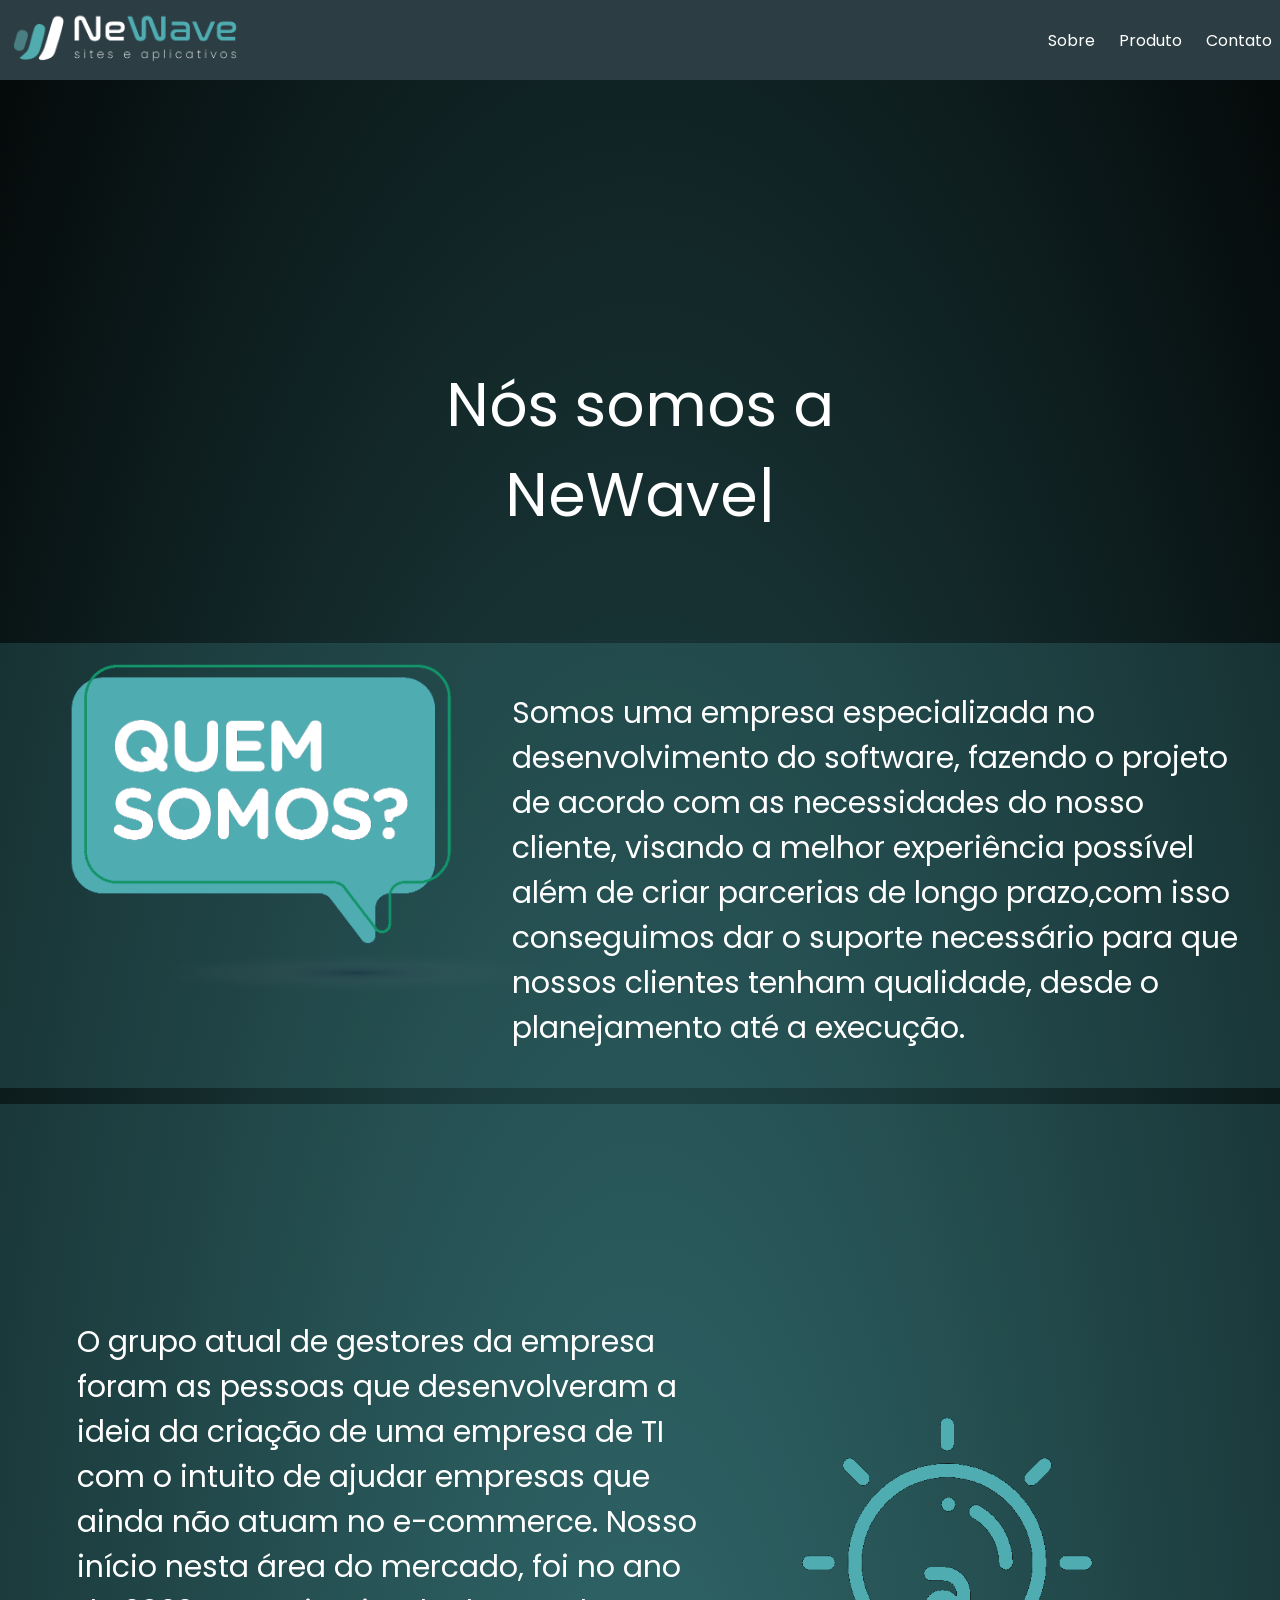
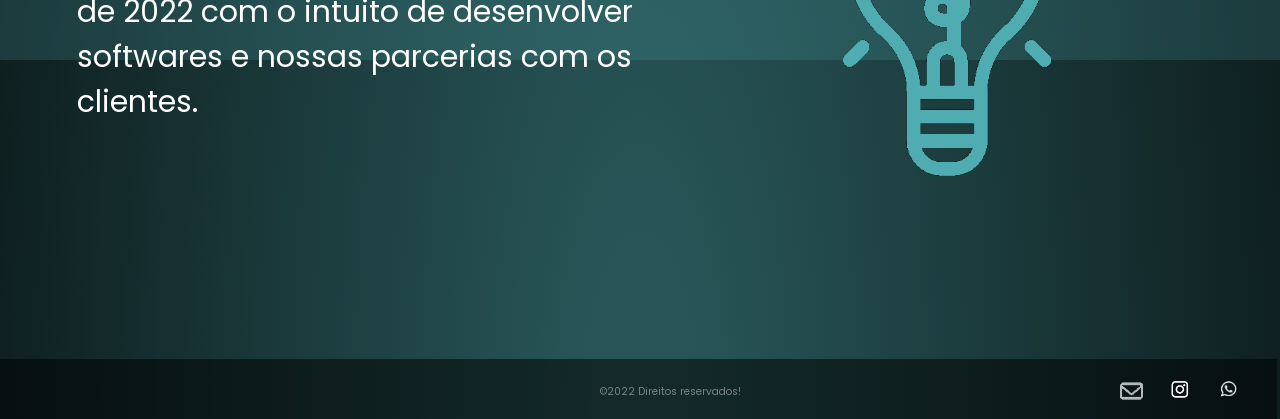
==== index.html @ c6a4d4ee "first commit" ====
<!DOCTYPE html>
<html lang="pt-br">
<head>
    <meta charset="UTF-8">
    <meta http-equiv="X-UA-Compatible" content="IE=edge">
    <meta name="viewport" content="width=device-width, initial-scale=1.0">
    <link rel="stylesheet" href="Style/index.css">
    <link rel="stylesheet" href="Style/fundo.css">
    <title>Inicio</title>
</head>
<body>

<header id="header">
  <a id="logo" href="index.html"><img class="logo0" src="Images/logoIn2.png"></a>
  <nav id="nav">
    <button aria-label="Abrir Menu" id="btn" aria-haspopup="true" aria-controls="menu" aria-expanded="false">Menu
      <span id="navegacao"></span>
    </button>
    <ul id="menu" role="menu">
      <li><a href="">Sobre</a></li>
      <li><a href="">Produto</a></li>
      <li><a href="contact.html">Contato</a></li>
    </ul>
  </nav>
</header>

<div class="text-wrapper">Nós somos a NeWave!</div>
 

<div class="somos">
  
<div class="quadrado"></div>

<div class="quadrado2"></div>

<img src="Images/q-somos.png" class="imgsomos">


<p class="texto">
  Somos uma empresa especializada no desenvolvimento do
  software, fazendo o projeto de acordo com as necessidades do nosso cliente,
  visando a melhor experiência possível além de criar parcerias de longo prazo,com isso conseguimos dar o suporte necessário para que nossos clientes tenham qualidade, desde o planejamento até a execução.
</p>

<p>
  <div class="criacao">
    O grupo atual de gestores da empresa foram as pessoas que desenvolveram a ideia da criação de uma empresa de TI com o intuito de ajudar empresas que ainda não atuam no e-commerce. 
    Nosso início nesta área do mercado, foi no ano de 2022 com o intuito de desenvolver softwares e nossas parcerias com os clientes.
  </div>
</p>
<img src="Images/lamp.png" class="imgcria">
</div>

<div class="rodape">
  <div class="icones">
  <img class="wpp" src="Images/whatsapp.png">
  <img class="insta" src="Images/instagram.png">
  <a href="contact.html"><img class="ctt" src="Images/carta.png"></a>
  <br>
</div>
  <div class="direitos">©2022 Direitos reservados!</div>
</div>

<div class="area" >
  <ul class="circles">
          <li></li>
          <li></li>
          <li></li>
          <li></li>
          <li></li>
          <li></li>
          <li></li>
          <li></li>
          <li></li>
          <li></li>
          <li></li>
  </ul>
</div >

<script src="JS/index.js"></script>

<style>
  @import url('https://fonts.googleapis.com/css2?family=Poppins:wght@100;200&display=swap');
</style>

</body>
</html>
---- Style/index.css ----
*{
  margin: 0;
}

body{
  background: radial-gradient(ellipse at bottom, #285658 5%,#000000 110%);
  background-repeat: no-repeat, repeat;
  background-size: cover;
  flex: 1;
  min-height: 100vh;
  margin: 0;
}

.text-wrapper{
  position: absolute;
  top: 50%;
  left: 50%;
  transform: translate(-50%, -50%);
  font-weight: bold;
  -webkit-background-size: 190px;
  color: #ffffff;
  -webkit-background-clip: text;
  font-size: 60px;
  font-family: 'Poppins', sans-serif;
  font-weight: var( --e-global-typography-primary-font-weight );
  text-align: center;
  animation-name: fade;
  animation-duration: 1.8s;
}

ul {
  margin: 0px;
  padding: 0px;
}

a {
  color: rgb(255, 255, 255);
  text-decoration: none;
  font-family: 'Poppins', sans-serif;
}

a:hover {
  border-radius: 100px;
}

.logo0{
  width: 250px;
  height: 80px;
}

#logo {
  font-size: 1.2;
  font-weight: bold;
  width: 100px;
  height: 80px;
  position: relative;
}
img{
  object-fit: cover;
  position: absolute;
  left: 0;
  right: 0;
  top: 50%;
  transform: translateY(-50%);
}

#header {
  margin: auto;
  box-sizing: border-box;
  height: 100%;
  display: flex;
  align-items: center;
  justify-content: space-between;
  background: #2c3e44;
}

#menu {
  display: flex;
  list-style: none;
  gap: 0.5rem;
}

#menu a {
  padding: 0.5rem;
  display: block;
}

#menu a:hover{
  color: rgb(26, 221, 179);
  background-color: rgba(21, 36, 33, 0.267);
}

#btn {
  display: none;
}

@media (max-width: 600px) {
  .text-wrapper{
    font-size: 40px;
  }

  #menu {
    display: block;
    position: absolute;
    width: 100%;
    top: 70px;
    right: 0px;
    background: #ffffff;
    transition: 0.6s;
    z-index: 1000;
    height: 0px;
    visibility: hidden;
    overflow-y: hidden;
  }
  #nav.active #menu {
    height: calc(100vh - 70px);
    visibility: visible;
    overflow-y: auto;
  }

  #menu a {
    color: #2D4B7D;
    padding: 1rem 1rem;
    margin: 0 1rem;
  }

  #btn{
    color: white;
    display: flex;
    padding: 0.5rem 1rem;
    font-size: 1rem;
    border: none;
    background: none;
    cursor: pointer;
    gap: 0.5rem;
  }

  #navegacao {
    border-top: 2px solid;
    width: 20px;
  }

  #navegacao::after,
  #navegacao::before {
    content: '';
    display: block;
    width: 20px;
    height: 2px;
    background: currentColor;
    margin-top: 5px;
    transition: 0.3s;
    position: relative;
  }

  #nav.active #navegacao {
    border-top-color: transparent;
  }

  #nav.active #navegacao::before {
    transform: rotate(135deg);
  }

  #nav.active #navegacao::after {
    transform: rotate(-135deg);
    top: -7px;
  }

  #logo::after {
    width: 80px;
    height: 80px;
    content: '';
    position: absolute;
    inset: 0;
    background-image: url(../Images/logofor.png);
    background-repeat:  no-repeat;
    background-size: cover;
    background-position: center;
  }

  .logo0{
    visibility: hidden;
  }

  .icones{
    visibility: hidden;
  }

  .imgsomos{
    top: -160px;
  }

}

@media screen and (min-width:600px) {

.respon{
  display: flex;
}

}

.text-wrapper::after{
  content: '|';
  opacity: 1;
  animation: pisca .7s infinite;
}

@keyframes pisca{
  0%{
      opacity: 1;
  }
  50%{
      opacity: 0;
  }
  100%{
      opacity: 1;
  } 
}

@keyframes fade{
  to{
      opacity: 1;
  }
  from{
      opacity: 0;
  }
}

.texto{
  color: white;
  font-family: 'Poppins', sans-serif;
  font-size: 30px;
  margin-top: -46%;
  margin-left: 40%;
  margin-right: 2%;
  position: relative;
}

.criacao{
  position: relative;
  color: white;
  font-family: 'Poppins', sans-serif;
  font-size: 30px;
  margin-right: 44%;
  margin-left: 6%;
  margin-top: 21%;
}

.imgcria{
  margin-top: -10%;
  position: relative;
  margin-left: 60%;
  width: 28%;
  height: 28%;
}

.somos{
  width: 100%;
  border-radius: 10px;
  position: relative;
  margin-top: 45%;
}

.imgsomos{
  margin-left: -5%;
  margin-top: 60%;
  width: 50%;
  height: 50%;
  display: flex;
  position: relative;
}

.quadrado{
  background: rgba(79, 172, 177, 0.199);
  width: 100%;
  height: 40%;
  position: absolute;
  margin-top: -16%;
}

.quadrado2{
  background: rgba(79, 172, 177, 0.199);
  width: 100%;
  height: 50%;
  position: absolute;
  margin-top: 20%;
}



.rodape{
  /* border: 1px solid red; */
  width: 99.8%;
  height: 60px;
  background-color: rgba(0, 0, 0, 0.527);
  position: relative;
}

.wpp{
  width: 28px;
  height: 28px;
  top: 50%;
  left: 95%;
}

.insta{
  width: 35px;
  height: 35px;
  top: 50%;
  left: 91%;
}

.ctt{
  width: 23px;
  height: 23px;
  display: flex;
  align-items: center;
  justify-content: center;
  top: 54%;
  left: 87.7%;
  opacity: 0.7;
}

.direitos{
  font-size: 10px;
  color: rgba(255, 255, 255, 0.432);
  font-family: 'Poppins', sans-serif;
  margin-left: 47%;
}
 
/* Scroll bar */
body::-webkit-scrollbar {
  width: 5px;          
}

body::-webkit-scrollbar-track {
  background: rgb(0, 0, 0);
}

body::-webkit-scrollbar-thumb {   
  border-radius: 20px;      
  border: 10px solid rgb(19, 148, 105);  
}
---- Style/fundo.css ----
.circles{
    position: absolute;
    opacity: 0.2;
    top: 0;
    left: 0;
    width: 100%;
    height: 1405px;
    overflow: hidden;
}

.circles li{
    position: absolute;
    display: block;
    list-style: none;
    width: 20px;
    height: 20px;
    background: rgba(255, 255, 255, 0.171);
    animation: animate 25s linear infinite;
    bottom: -150px;
}

.circles li:nth-child(1){
    left: 25%; 
    width: 80px;
    height: 80px;
    animation-delay: 0s;
}

.circles li:nth-child(2){
    left: 10%;
    width: 20px;
    height: 20px;
    animation-delay: 2s;
    animation-duration: 12s;
}

.circles li:nth-child(3){
    left: 70%;
    width: 20px;
    height: 20px;
    animation-delay: 4s;
}

.circles li:nth-child(4){
    left: 40%;
    width: 60px;
    height: 60px;
    animation-delay: 0s;
    animation-duration: 18s;
}

.circles li:nth-child(5){
    left: 65%;
    width: 20px;
    height: 20px;
    animation-delay: 0s;
}

.circles li:nth-child(6){
    left: 75%;
    width: 110px;
    height: 110px;
    animation-delay: 3s;
}

.circles li:nth-child(7){
    left: 35%;
    width: 150px;
    height: 150px;
    animation-delay: 7s;
}

.circles li:nth-child(8){
    left: 50%;
    width: 25px;
    height: 25px;
    animation-delay: 15s;
    animation-duration: 45s;
}

.circles li:nth-child(9){
    left: 20%;
    width: 15px;
    height: 15px;
    animation-delay: 2s;
    animation-duration: 35s;
}

.circles li:nth-child(10){
    left: 10%;
    width: 150px;
    height: 150px;
    animation-delay: 0s;
    animation-duration: 11s;
}

.circles li:nth-child(11){
    left: 80%;
    width: 150px;
    height: 150px;
    animation-delay: 0s;
    animation-duration: 40s;
}

@keyframes animate {

    0%{
        transform: translateY(0) rotate(0deg);
        opacity: 1;
        border-radius: 0;
    }   

    50%{
        opacity: 1;
    }

    100%{
        transform: translateY(-1000px) rotate(720deg);
        opacity: 0;
        border-radius: 100%;
    }

}
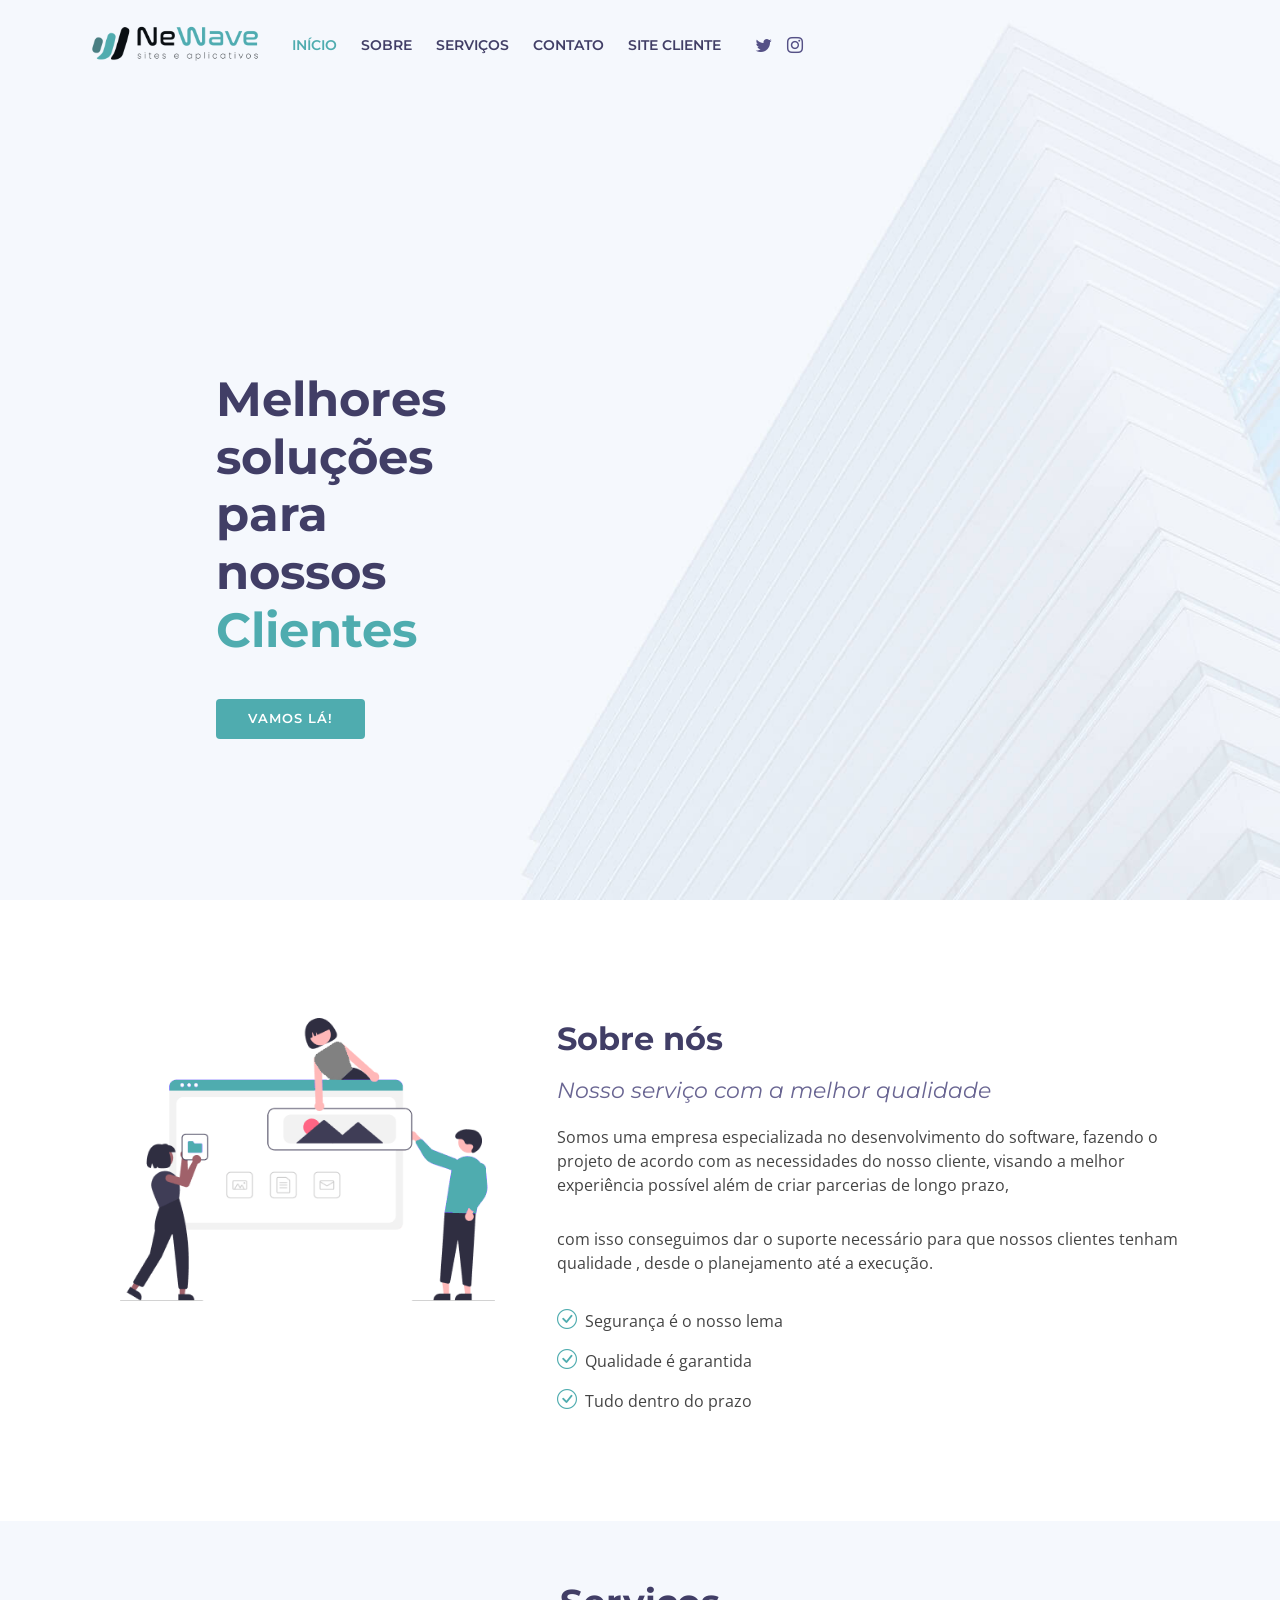
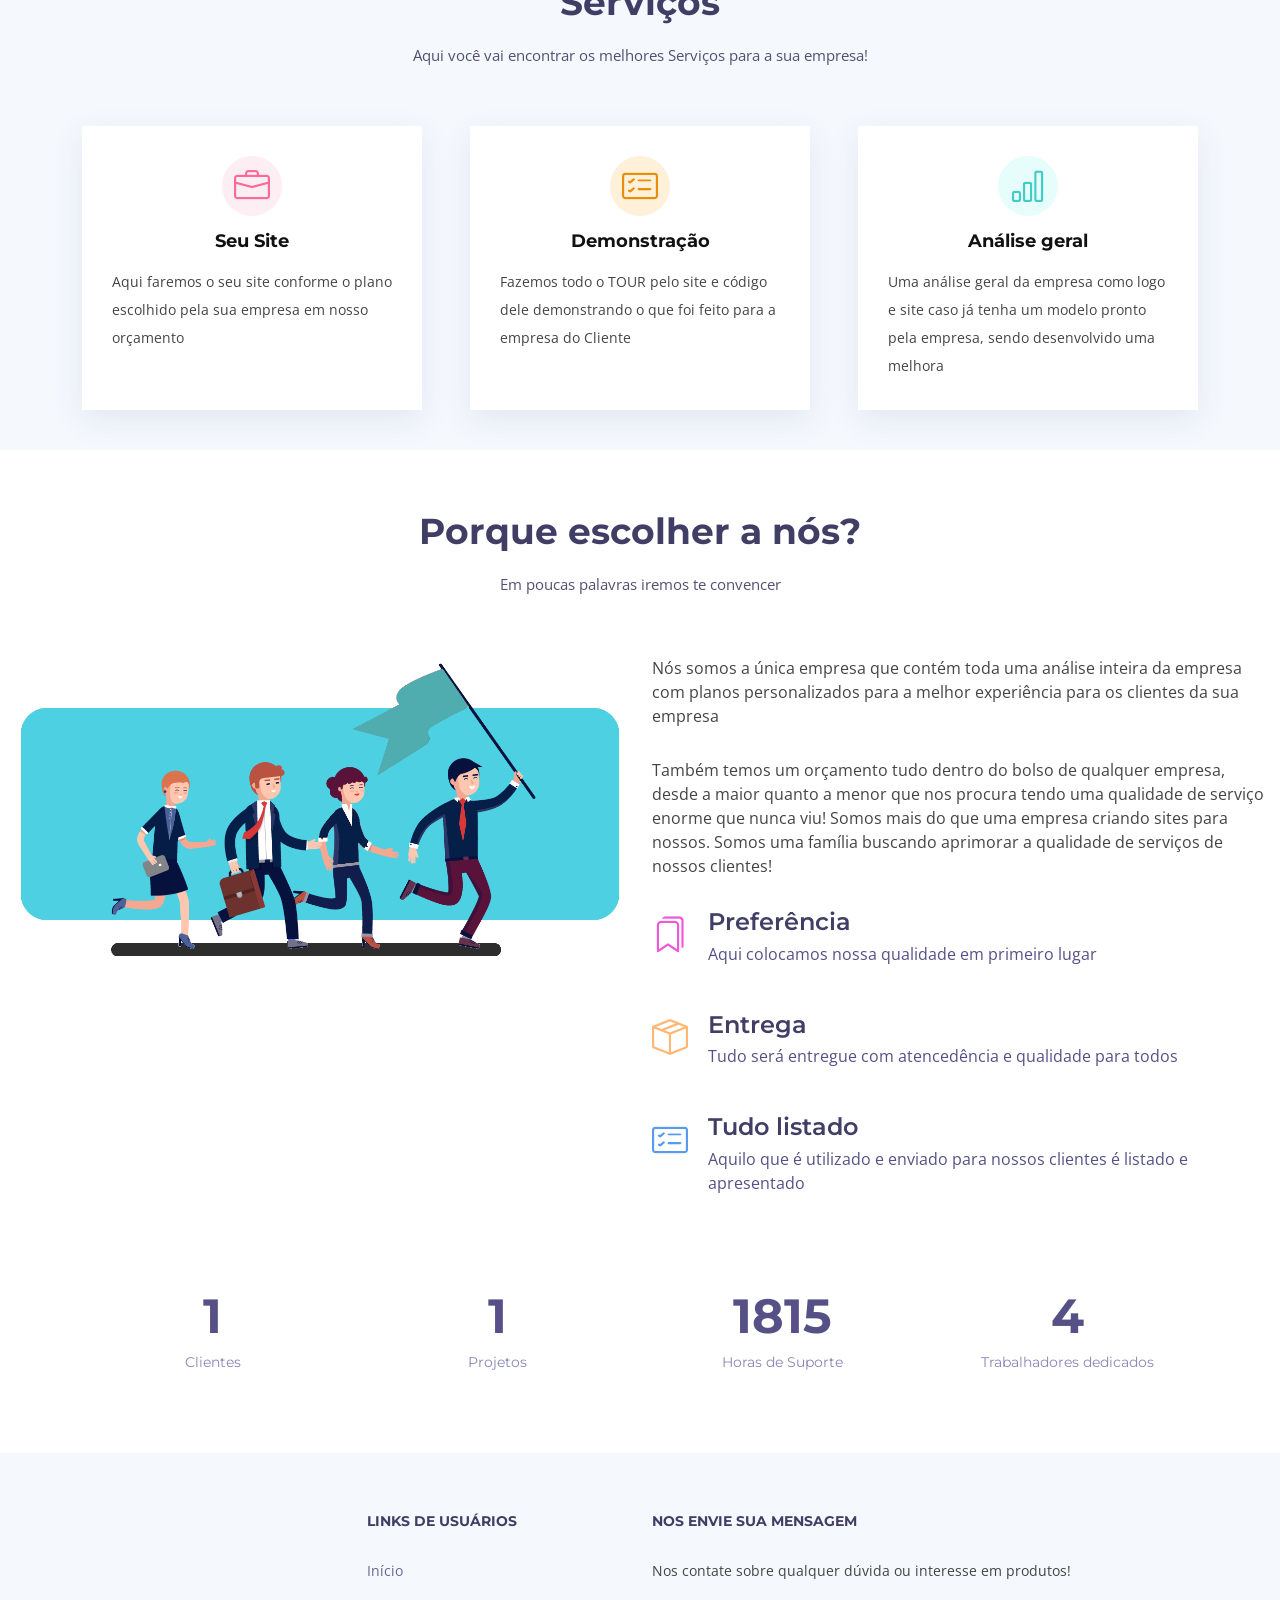
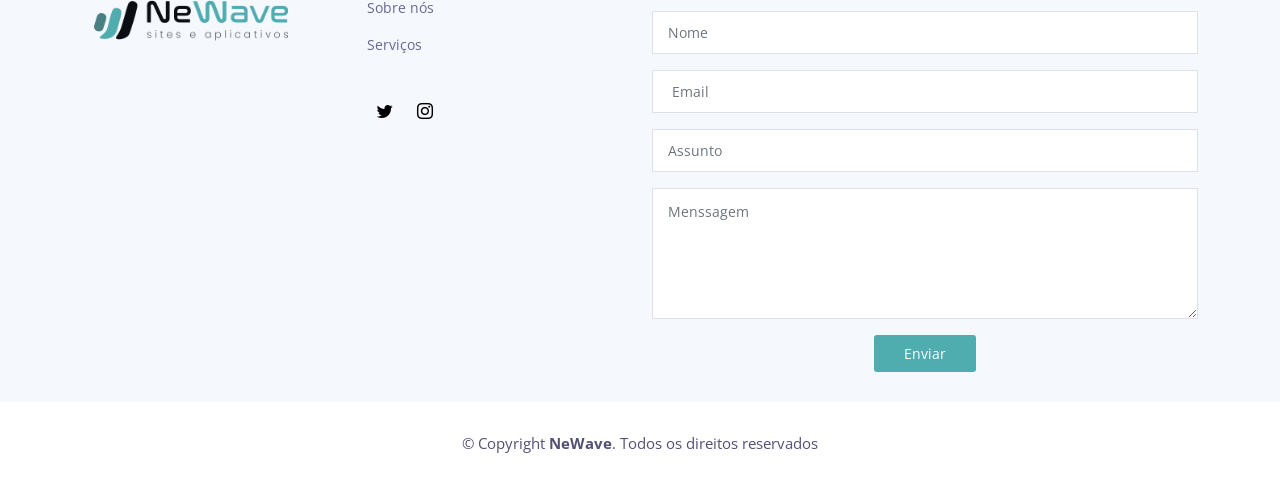
==== commit 4078d5ab: "Add files via upload" ====
--- a/index.html
+++ b/index.html
@@ -1,87 +1,330 @@
 <!DOCTYPE html>
 <html lang="pt-br">
+
 <head>
-    <meta charset="UTF-8">
-    <meta http-equiv="X-UA-Compatible" content="IE=edge">
-    <meta name="viewport" content="width=device-width, initial-scale=1.0">
-    <link rel="stylesheet" href="Style/index.css">
-    <link rel="stylesheet" href="Style/fundo.css">
-    <title>Inicio</title>
+  <meta charset="utf-8">
+  <meta content="width=device-width, initial-scale=1.0" name="viewport">
+
+  <title>NeWave - Criação de sites</title>
+  <meta content="" name="description">
+  <meta content="" name="keywords">
+
+  <!-- Favicons -->
+  <link href="assets/img/favicon.png" rel="icon">
+  <link href="assets/img/apple-touch-icon.png" rel="apple-touch-icon">
+
+  <!-- Google Fonts -->
+  <link href="https://fonts.googleapis.com/css?family=Open+Sans:300,300i,400,400i,600,600i,700,700i|Montserrat:300,400,500,600,700" rel="stylesheet">
+
+  <!-- Vendor CSS arq -->
+  <link href="assets/vendor/aos/aos.css" rel="stylesheet">
+  <link href="assets/vendor/bootstrap/css/bootstrap.min.css" rel="stylesheet">
+  <link href="assets/vendor/bootstrap-icons/bootstrap-icons.css" rel="stylesheet">
+  <link href="assets/vendor/glightbox/css/glightbox.min.css" rel="stylesheet">
+  <link href="assets/vendor/swiper/swiper-bundle.min.css" rel="stylesheet">
+
+  <!-- Css -->
+  <link href="assets/css/style.css" rel="stylesheet">
+
 </head>
+
 <body>
 
-<header id="header">
-  <a id="logo" href="index.html"><img class="logo0" src="Images/logoIn2.png"></a>
-  <nav id="nav">
-    <button aria-label="Abrir Menu" id="btn" aria-haspopup="true" aria-controls="menu" aria-expanded="false">Menu
-      <span id="navegacao"></span>
-    </button>
-    <ul id="menu" role="menu">
-      <li><a href="">Sobre</a></li>
-      <li><a href="">Produto</a></li>
-      <li><a href="contact.html">Contato</a></li>
-    </ul>
-  </nav>
-</header>
-
-<div class="text-wrapper">Nós somos a NeWave!</div>
- 
-
-<div class="somos">
-  
-<div class="quadrado"></div>
-
-<div class="quadrado2"></div>
-
-<img src="Images/q-somos.png" class="imgsomos">
-
-
-<p class="texto">
-  Somos uma empresa especializada no desenvolvimento do
-  software, fazendo o projeto de acordo com as necessidades do nosso cliente,
-  visando a melhor experiência possível além de criar parcerias de longo prazo,com isso conseguimos dar o suporte necessário para que nossos clientes tenham qualidade, desde o planejamento até a execução.
-</p>
-
-<p>
-  <div class="criacao">
-    O grupo atual de gestores da empresa foram as pessoas que desenvolveram a ideia da criação de uma empresa de TI com o intuito de ajudar empresas que ainda não atuam no e-commerce. 
-    Nosso início nesta área do mercado, foi no ano de 2022 com o intuito de desenvolver softwares e nossas parcerias com os clientes.
-  </div>
-</p>
-<img src="Images/lamp.png" class="imgcria">
-</div>
-
-<div class="rodape">
-  <div class="icones">
-  <img class="wpp" src="Images/whatsapp.png">
-  <img class="insta" src="Images/instagram.png">
-  <a href="contact.html"><img class="ctt" src="Images/carta.png"></a>
-  <br>
-</div>
-  <div class="direitos">©2022 Direitos reservados!</div>
-</div>
-
-<div class="area" >
-  <ul class="circles">
-          <li></li>
-          <li></li>
-          <li></li>
-          <li></li>
-          <li></li>
-          <li></li>
-          <li></li>
-          <li></li>
-          <li></li>
-          <li></li>
-          <li></li>
-  </ul>
-</div >
-
-<script src="JS/index.js"></script>
-
-<style>
-  @import url('https://fonts.googleapis.com/css2?family=Poppins:wght@100;200&display=swap');
-</style>
+  <!-- ======= Header ======= -->
+  <header id="header" class="fixed-top d-flex align-items-center header-transparent">
+    <div class="container d-flex align-items-center">
+      <div class="image col-lg-2 intro-img order-lg-first order-first" data-aos="zoom-out" data-aos-delay="50">
+        <img src="assets/img/logoWave.png" alt="" class="img-fluid">
+      </div>
+
+      <nav id="navbar" class="navbar order-last order-lg-0">
+        <ul>
+          <li><a class="nav-link scrollto active" href="#hero">Início</a></li>
+          <li><a class="nav-link scrollto" href="#about">Sobre</a></li>
+          <li><a class="nav-link scrollto" href="#services">Serviços</a></li>
+          <li><a class="nav-link scrollto" href="#footer">Contato</a></li>
+          <li><a class="nav-link scrollto" target="_blank" href="https://cafesantana.vercel.app/">Site Cliente</a></li>
+        </ul>
+        <i class="bi bi-list mobile-nav-toggle"></i>
+      </nav><!-- menu -->
+
+      <div class="social-links">
+        <a href="https://twitter.com/NewaveTcc" class="twitter"><i class="bi bi-twitter"></i></a>
+        <a href="https://instagram.com/newave.tcc05?igshid=YmMyMTA2MY" target="_blank" class="instagram"><i class="bi bi-instagram"></i></a>
+      </div>
+
+    </div>
+  </header><!-- Fim Header -->
+
+  <!-- ======= Section inicio ======= -->
+  <section id="hero" class="clearfix">
+    <div class="container d-flex h-100">
+      <div class="row justify-content-center align-self-center" data-aos="fade-up">
+        <div class="col-lg-6 intro-info order-lg-first order-last" data-aos="zoom-in" data-aos-delay="100">
+          <h2>Melhores soluções <br>para nossos <span>Clientes</span></h2>
+          <div>
+            <a href="#about" class="btn-get-started scrollto">Vamos lá!</a>
+          </div>
+        </div>
+      </div>
+
+    </div>
+  </section><!-- Fim Section inicio -->
+
+  <main id="main">
+
+    <!-- ======= Section sobre ======= -->
+    <section id="about" class="about">
+
+      <div class="container" data-aos="fade-up">
+        <div class="row">
+
+          <div class="col-lg-5 col-md-6">
+            <div class="about-img" data-aos="fade-right" data-aos-delay="100">
+              <img src="./assets/img/sobre_nos.png" alt="">
+            </div>
+          </div>
+
+          <div class="col-lg-7 col-md-6">
+            <div class="about-content" data-aos="fade-left" data-aos-delay="100">
+              <h2>Sobre nós</h2>
+              <h3>Nosso serviço com a melhor qualidade</h3>
+              <p>Somos uma empresa especializada no desenvolvimento do software, fazendo o projeto de acordo com as necessidades do nosso cliente, visando a melhor experiência possível além de criar parcerias de longo prazo,</p>
+              <p>com isso conseguimos dar o suporte necessário para que nossos clientes tenham qualidade , desde o planejamento até a execução.</p>
+              <ul>
+                <li><i class="bi bi-check-circle"></i> Segurança é o nosso lema</li>
+                <li><i class="bi bi-check-circle"></i> Qualidade é garantida</li>
+                <li><i class="bi bi-check-circle"></i> Tudo dentro do prazo</li>
+              </ul>
+            </div>
+          </div>
+        </div>
+      </div>
+
+    </section><!-- Fim Section sobre -->
+
+    <!-- ======= Section serviços ======= -->
+    <section id="services" class="services section-bg">
+      <div class="container" data-aos="fade-up">
+
+        <header class="section-header">
+          <h3>Serviços</h3>
+          <p>Aqui você vai encontrar os melhores Serviços para a sua empresa!</p>
+        </header>
+
+        <div class="row g-5">
+
+          <div class="col-md-6 col-lg-4 wow bounceInUp" data-aos="zoom-in" data-aos-delay="100">
+            <div class="box">
+              <div class="icon" style="background: #fceef3;"><i class="bi bi-briefcase" style="color: #ff689b;"></i></div>
+              <h4 class="title"><a>Seu Site</a></h4>
+              <p class="description">Aqui faremos o seu site conforme o plano escolhido pela sua empresa em nosso orçamento</p>
+            </div>
+          </div>
+          <div class="col-md-6 col-lg-4" data-aos="zoom-in" data-aos-delay="200">
+            <div class="box">
+              <div class="icon" style="background: #fff0da;"><i class="bi bi-card-checklist" style="color: #e98e06;"></i></div>
+              <h4 class="title"><a>Demonstração</a></h4>
+              <p class="description">Fazemos todo o TOUR pelo site e código dele demonstrando o que foi feito para a empresa do Cliente</p>
+            </div>
+          </div>
+
+          <div class="col-md-6 col-lg-4" data-aos="zoom-in" data-aos-delay="300">
+            <div class="box">
+              <div class="icon" style="background: #e6fdfc;"><i class="bi bi-bar-chart" style="color: #3fcdc7;"></i></div>
+              <h4 class="title"><a>Análise geral</a></h4>
+              <p class="description">Uma análise geral da empresa como logo e site caso já tenha um modelo pronto pela empresa, sendo desenvolvido uma melhora</p>
+            </div>
+          </div>
+      </div>
+
+      </div>
+    </section><!-- Fim Section serviços -->
+
+    <!-- ======= Section quem somos ======= -->
+    <section id="why-us" class="why-us">
+      <div class="container-fluid" data-aos="fade-up">
+
+        <header class="section-header">
+          <h3>Porque escolher a nós?</h3>
+          <p>Em poucas palavras iremos te convencer</p>
+        </header>
+
+        <div class="row">
+
+          <div class="col-lg-6" data-aos="zoom-in" data-aos-delay="100">
+            <div class="why-us-img">
+              <img src="assets/img/empresa.png" alt="" class="img-fluid">
+            </div>
+          </div>
+
+          <div class="col-lg-6">
+            <div class="why-us-content">
+              <p>Nós somos a única empresa que contém toda uma análise inteira da empresa com planos personalizados para a melhor experiência para os clientes da sua empresa</p>
+              <p>
+                Também temos um orçamento tudo dentro do bolso de qualquer empresa, desde a maior quanto a menor que nos procura tendo uma qualidade de serviço enorme que nunca viu!
+
+                Somos mais do que uma empresa criando sites para nossos. Somos uma família buscando aprimorar a qualidade de serviços de nossos clientes!
+              </p>
+
+              <div class="features clearfix" data-aos="fade-up" data-aos-delay="100">
+                <i class="bi bi-bookmarks" style="color: #f058dc;"></i>
+                <h4>Preferência</h4>
+                <p>Aqui colocamos nossa qualidade em primeiro lugar</p>
+              </div>
+
+              <div class="features clearfix" data-aos="fade-up" data-aos-delay="200">
+                <i class="bi bi-box-seam" style="color: #ffb774;"></i>
+                <h4>Entrega</h4>
+                <p>Tudo será entregue com atencedência e qualidade para todos</p>
+              </div>
+
+              <div class="features clearfix" data-aos="fade-up" data-aos-delay="300">
+                <i class="bi bi-card-checklist" style="color: #589af1;"></i>
+                <h4>Tudo listado</h4>
+                <p>Aquilo que é utilizado e enviado para nossos clientes é listado e apresentado</p>
+              </div>
+
+            </div>
+
+          </div>
+
+        </div>
+
+      </div>
+
+      <div class="container">
+        <div class="row counters" data-aos="fade-up" data-aos-delay="100">
+
+          <div class="col-lg-3 col-6 text-center">
+            <span data-purecounter-start="0" data-purecounter-end="1" data-purecounter-duration="1" class="purecounter"></span>
+            <p>Clientes</p>
+          </div>
+
+          <div class="col-lg-3 col-6 text-center">
+            <span data-purecounter-start="0" data-purecounter-end="1" data-purecounter-duration="1" class="purecounter"></span>
+            <p>Projetos</p>
+          </div>
+
+          <div class="col-lg-3 col-6 text-center">
+            <span data-purecounter-start="0" data-purecounter-end="2453" data-purecounter-duration="1" class="purecounter"></span>
+            <p>Horas de Suporte</p>
+          </div>
+
+          <div class="col-lg-3 col-6 text-center">
+            <span data-purecounter-start="0" data-purecounter-end="5" data-purecounter-duration="1" class="purecounter"></span>
+            <p>Trabalhadores dedicados</p>
+          </div>
+
+        </div>
+
+      </div>
+    </section><!-- Fim Section quem somos -->
+
+  </main>
+
+  <footer id="footer" class="section-bg">
+    <div class="footer-top">
+      <div class="container">
+
+        <div class="row">
+
+          <div class="col-lg-6">
+
+            <div class="row">
+
+              <div class="col-sm-6">
+
+                <div class="col-lg-10 intro-img order-lg-first order-first" data-aos="zoom-out" data-aos-delay="50">
+                  <img src="assets/img/logoWave.png" alt="" class="img-fluid">
+                </div>
+
+              </div>
+
+              <div class="col-sm-6">
+                <div class="footer-links">
+                  <h4>Links de usuários</h4>
+                  <ul>
+                    <li><a href="#">Início</a></li>
+                    <li><a href="#about">Sobre nós</a></li>
+                    <li><a href="#">Serviços</a></li>
+                  </ul>
+                </div>
+
+               
+
+                <div class="social-links">
+                  <a href="https://twitter.com/NewaveTcc" class="twitter"><i class="bi bi-twitter"></i></a>
+                  <a href="https://instagram.com/newave.tcc05?igshid=YmMyMTA2MY" class="instagram"><i class="bi bi-instagram"></i></a>
+                </div>
+
+              </div>
+
+            </div>
+
+          </div>
+
+          <div class="col-lg-6">
+
+            <div class="form">
+
+              <h4>Nos envie sua mensagem</h4>
+              <p>Nos contate sobre qualquer dúvida ou interesse em produtos!</p>
+
+              <form action="https://api.staticforms.xyz/submit" method="post" role="form" class="php-email-form">
+                <input type="hidden" name="accessKey" value="72cdb1a0-7578-47bc-b7b9-c859202ee8f0">
+                <div class="form-group">
+                  <input type="text" name="name" class="form-control" id="name" placeholder="Nome" required>
+                </div>
+                <div class="form-group mt-3">
+                  <input type="email" class="form-control" name="email" id="email" placeholder=" Email" required>
+                </div>
+                <div class="form-group mt-3">
+                  <input type="text" class="form-control" name="subject" id="subject" placeholder="Assunto" required>
+                </div>
+                <div class="form-group mt-3">
+                  <textarea class="form-control" name="message" rows="5" placeholder="Menssagem" required></textarea>
+                </div>
+
+                <div class="my-3">
+                </div>
+
+                <div class="text-center"><button type="submit" title="Send Message">Enviar</button></div>
+                <input type="hidden" name="redirectTo" value="https://newave-tcc.github.io/tcc">
+              </form>
+
+              
+
+            </div>
+
+          </div>
+
+        </div>
+
+      </div>
+    </div>
+
+    <div class="container">
+      <div class="copyright">
+        &copy; Copyright <strong>NeWave</strong>. Todos os direitos reservados
+      </div>
+    </div>
+  </footer><!-- Fim Footer -->
+
+  <a href="#" class="back-to-top d-flex align-items-center justify-content-center"><i class="bi bi-arrow-up-short"></i></a>
+
+  <!-- JS Files -->
+  <script src="assets/vendor/purecounter/purecounter_vanilla.js"></script>
+  <script src="assets/vendor/aos/aos.js"></script>
+  <script src="assets/vendor/bootstrap/js/bootstrap.bundle.min.js"></script>
+  <script src="assets/vendor/glightbox/js/glightbox.min.js"></script>
+  <script src="assets/vendor/isotope-layout/isotope.pkgd.min.js"></script>
+  <script src="assets/vendor/swiper/swiper-bundle.min.js"></script>
+  <script src="assets/vendor/php-email-form/validate.js"></script>
+
+  <!-- Arq JS -->
+  <script src="assets/js/main.js"></script>
 
 </body>
+
 </html>
--- a/assets/css/style.css
+++ b/assets/css/style.css
@@ -0,0 +1,1581 @@
+body {
+  background: #fff;
+  color: #444;
+  font-family: "Open Sans", sans-serif;
+}
+
+a {
+  color: #1bb1dc;
+  text-decoration: none;
+  transition: 0.5s;
+}
+
+a:hover,
+a:active,
+a:focus {
+  color: #2c9bb9;
+  outline: none;
+  text-decoration: none;
+}
+
+p {
+  padding: 0;
+  margin: 0 0 30px 0;
+}
+
+h1,
+h2,
+h3,
+h4,
+h5,
+h6 {
+  font-family: "Montserrat", sans-serif;
+  font-weight: 400;
+  margin: 0 0 20px 0;
+  padding: 0;
+}
+
+.back-to-top {
+  position: fixed;
+  visibility: hidden;
+  opacity: 0;
+  right: 15px;
+  bottom: 15px;
+  z-index: 996;
+  background: #4facaf;
+  width: 40px;
+  height: 40px;
+  border-radius: 50px;
+  transition: all 0.4s;
+}
+
+.back-to-top i {
+  font-size: 28px;
+  color: #fff;
+  line-height: 0;
+}
+
+.back-to-top:hover {
+  background: #487d82;
+  color: #fff;
+}
+
+.back-to-top.active {
+  visibility: visible;
+  opacity: 1;
+}
+
+@media screen and (max-width: 768px) {
+  [data-aos-delay] {
+    transition-delay: 0 !important;
+  }
+}
+
+
+#header {
+  background: #fff;
+  transition: all 0.5s;
+  z-index: 997;
+  height: 90px;
+}
+
+#header.header-transparent {
+  background: transparent;
+}
+
+#header.header-scrolled {
+  background: #fff;
+  height: 70px;
+  box-shadow: 0px 0px 30px rgba(127, 137, 161, 0.3);
+}
+
+#header .logo {
+  font-size: 36px;
+  margin: 0;
+  padding: 0;
+  font-weight: 400;
+  letter-spacing: 3px;
+  text-transform: uppercase;
+}
+
+#header .logo a {
+  color: #413e66;
+}
+
+#header .logo img {
+  max-height: 40px;
+}
+
+#header .social-links {
+  margin: 0 0 0 20px;
+  display: inline-flex;
+  align-items: center;
+  justify-content: center;
+}
+
+#header .social-links a {
+  color: #555186;
+  transition: 0.3s;
+  line-height: 0;
+  margin-left: 15px;
+}
+
+#header .social-links a i {
+  line-height: 0;
+}
+
+.bi-twitter:hover{
+  color: #00b7ff;
+}
+
+.bi-instagram:hover{
+  color: #dd2a7b;
+}
+
+.bi-facebook:hover{
+  color: #286cff;
+}
+
+@media (max-width: 992px) {
+  #header .social-links {
+    margin: 0 15px 0 0;
+  }
+}
+
+@media (max-width: 992px) {
+  #header .logo {
+    font-size: 28px;
+  }
+}
+
+@media(max-width: 992px){
+  .image{
+    width: 200px;
+  }
+}
+
+.navbar {
+  padding: 0;
+}
+
+.navbar ul {
+  margin: 0;
+  padding: 0;
+  display: flex;
+  list-style: none;
+  align-items: center;
+}
+
+.navbar li {
+  position: relative;
+}
+
+.navbar a,
+.navbar a:focus {
+  display: flex;
+  align-items: center;
+  justify-content: space-between;
+  padding: 10px 0 10px 24px;
+  font-family: "Montserrat", sans-serif;
+  text-transform: uppercase;
+  font-size: 14px;
+  font-weight: 600;
+  color: #413e66;
+  white-space: nowrap;
+  transition: 0.3s;
+}
+
+.navbar a i,
+.navbar a:focus i {
+  font-size: 12px;
+  line-height: 0;
+  margin-left: 5px;
+}
+
+.navbar a:hover,
+.navbar .active,
+.navbar .active:focus,
+.navbar li:hover>a {
+  color: #4facaf;
+}
+
+.navbar .dropdown ul {
+  display: block;
+  position: absolute;
+  left: 24px;
+  top: calc(100% + 30px);
+  margin: 0;
+  padding: 10px 0;
+  z-index: 99;
+  opacity: 0;
+  visibility: hidden;
+  background: #fff;
+  box-shadow: 0px 0px 30px rgba(127, 137, 161, 0.25);
+  transition: 0.3s;
+}
+
+.navbar .dropdown ul li {
+  min-width: 200px;
+}
+
+.navbar .dropdown ul a {
+  padding: 10px 20px;
+  text-transform: none;
+  font-weight: 400;
+}
+
+.navbar .dropdown ul a i {
+  font-size: 12px;
+}
+
+.navbar .dropdown ul a:hover,
+.navbar .dropdown ul .active:hover,
+.navbar .dropdown ul li:hover>a {
+  color: #dc1b1b;
+}
+
+.navbar .dropdown:hover>ul {
+  opacity: 1;
+  top: 100%;
+  visibility: visible;
+}
+
+.navbar .dropdown .dropdown ul {
+  top: 0;
+  left: calc(100% - 30px);
+  visibility: hidden;
+}
+
+.navbar .dropdown .dropdown:hover>ul {
+  opacity: 1;
+  top: 0;
+  left: 100%;
+  visibility: visible;
+}
+
+@media (max-width: 1366px) {
+  .navbar .dropdown .dropdown ul {
+    left: -90%;
+  }
+
+  .navbar .dropdown .dropdown:hover>ul {
+    left: -100%;
+  }
+}
+
+.mobile-nav-toggle {
+  color: #413e66;
+  font-size: 28px;
+  cursor: pointer;
+  display: none;
+  line-height: 0;
+  transition: 0.5s;
+}
+
+.mobile-nav-toggle.bi-x {
+  color: #fff;
+}
+
+@media (max-width: 991px) {
+  .mobile-nav-toggle {
+    display: block;
+  }
+
+  .navbar ul {
+    display: none;
+  }
+}
+
+.navbar-mobile {
+  position: fixed;
+  overflow: hidden;
+  top: 0;
+  right: 0;
+  left: 0;
+  bottom: 0;
+  background: rgba(45, 43, 70, 0.9);
+  transition: 0.3s;
+  z-index: 999;
+}
+
+.navbar-mobile .mobile-nav-toggle {
+  position: absolute;
+  top: 15px;
+  right: 15px;
+}
+
+.navbar-mobile ul {
+  display: block;
+  position: absolute;
+  top: 55px;
+  right: 15px;
+  bottom: 15px;
+  left: 15px;
+  padding: 10px 0;
+  background-color: #fff;
+  overflow-y: auto;
+  transition: 0.3s;
+}
+
+.navbar-mobile a,
+.navbar-mobile a:focus {
+  padding: 10px 20px;
+  font-size: 15px;
+  color: #413e66;
+}
+
+.navbar-mobile a:hover,
+.navbar-mobile .active,
+.navbar-mobile li:hover>a {
+  color: #4facaf;
+}
+
+.navbar-mobile .getstarted,
+.navbar-mobile .getstarted:focus {
+  margin: 15px;
+}
+
+.navbar-mobile .dropdown ul,
+.navbar-mobile .dropdown .dropdown ul {
+  position: static;
+  display: none;
+  margin: 10px 20px;
+  padding: 10px 0;
+  z-index: 99;
+  opacity: 1;
+  visibility: visible;
+  background: #fff;
+  box-shadow: 0px 0px 30px rgba(127, 137, 161, 0.25);
+}
+
+.navbar-mobile .dropdown ul li,
+.navbar-mobile .dropdown .dropdown ul li {
+  min-width: 200px;
+}
+
+.navbar-mobile .dropdown ul a,
+.navbar-mobile .dropdown .dropdown ul a {
+  padding: 10px 20px;
+}
+
+.navbar-mobile .dropdown ul a i,
+.navbar-mobile .dropdown .dropdown ul a i {
+  font-size: 12px;
+}
+
+.navbar-mobile .dropdown ul a:hover,
+.navbar-mobile .dropdown ul .active:hover,
+.navbar-mobile .dropdown ul li:hover>a,
+.navbar-mobile .dropdown .dropdown ul a:hover,
+.navbar-mobile .dropdown .dropdown ul .active:hover,
+.navbar-mobile .dropdown .dropdown ul li:hover>a {
+  color: #4facaf;
+}
+
+.navbar-mobile .dropdown>.dropdown-active,
+.navbar-mobile .dropdown .dropdown>.dropdown-active {
+  display: block;
+}
+
+#hero {
+  width: 100%;
+  height: 100vh;
+  position: relative;
+  background: #f5f8fd url("../img/intro-bg.jpg") center top no-repeat;
+  background-size: cover;
+  padding-top: 110px;
+}
+
+@media (max-width: 991px) {
+  #hero {
+    height: auto;
+    padding: 100px 0 60px 0;
+  }
+
+  #hero .container {
+    height: auto !important;
+  }
+
+  #hero .intro-img {
+    width: 80%;
+  }
+}
+
+@media (min-width: 992px) {
+  #hero .intro-info {
+    padding-top: 100px;
+  }
+}
+
+@media (max-width: 991px) {
+  #hero .intro-info {
+    text-align: center;
+    padding-top: 40px;
+  }
+}
+
+#hero .intro-info h2 {
+  color: #413e66;
+  margin-bottom: 40px;
+  font-size: 48px;
+  font-weight: 700;
+}
+
+#hero .intro-info h2 span {
+  color: #4facaf;
+}
+
+@media (max-width: 991px) {
+  #hero .intro-info h2 {
+    font-size: 34px;
+    margin-bottom: 30px;
+  }
+}
+
+#hero .intro-info .btn-get-started,
+#hero .intro-info .btn-services {
+  font-family: "Montserrat", sans-serif;
+  font-size: 13px;
+  font-weight: 600;
+  text-transform: uppercase;
+  letter-spacing: 1px;
+  display: inline-block;
+  padding: 10px 32px;
+  border-radius: 4px;
+  transition: 0.5s;
+  color: #fff;
+  background: #4facaf;
+  color: #fff;
+}
+
+#hero .intro-info .btn-get-started:hover,
+#hero .intro-info .btn-services:hover {
+  background: #487d82;
+}
+
+section {
+  overflow: hidden;
+}
+
+.section-header h3 {
+  font-size: 36px;
+  color: #413e66;
+  text-align: center;
+  font-weight: 700;
+  position: relative;
+  font-family: "Montserrat", sans-serif;
+}
+
+.section-header p {
+  text-align: center;
+  margin: auto;
+  font-size: 15px;
+  padding-bottom: 60px;
+  color: #535074;
+  width: 50%;
+}
+
+@media (max-width: 767px) {
+  .section-header p {
+    width: 100%;
+  }
+}
+
+.section-bg {
+  background: #f5f8fd;
+}
+
+#about {
+  padding: 80px 0;
+}
+
+#about .about-content {
+  padding-top: 40px;
+}
+
+#about .about-content h2 {
+  color: #413e66;
+  font-family: "Montserrat", sans-serif;
+  font-weight: 700;
+}
+
+#about .about-content h3 {
+  color: #696592;
+  font-weight: 400;
+  font-size: 22px;
+  font-style: italic;
+}
+
+#about .about-content ul {
+  list-style: none;
+  padding: 0;
+}
+
+#about .about-content ul li {
+  padding-bottom: 10px;
+}
+
+#about .about-content ul li i {
+  font-size: 20px;
+  padding-right: 4px;
+  color: #4facaf;
+}
+
+#about .about-img {
+  position: relative;
+  margin: 30px 30px 30px 30px;
+}
+
+#about .about-img img {
+  width: 100%;
+  border: 8px solid #fff;
+  transition: 0.5s;
+}
+
+#about .about-img img:hover {
+  width: 100%;
+  transform: scale(1.03);
+}
+
+#about .about-img::before {
+  position: absolute;
+  left: -31px;
+  top: -30px;
+  width: 90%;
+  height: 92%;
+  z-index: -1;
+  content: "";
+  background-color: transparent;
+  transition: 0.5s;
+}
+
+#about .about-img::after {
+  position: absolute;
+  right: -31px;
+  bottom: -30px;
+  width: 90%;
+  height: 92%;
+  z-index: -1;
+  content: "";
+  background-color: transparent;
+  transition: 0.5s;
+}
+
+#services {
+  padding: 60px 0 40px 0;
+}
+
+#services .box {
+  padding: 30px;
+  position: relative;
+  overflow: hidden;
+  background: #fff;
+  box-shadow: 0 10px 29px 0 rgba(68, 88, 144, 0.1);
+  transition: all 0.3s ease-in-out;
+  text-align: center;
+  height: 100%;
+}
+
+#services .box:hover {
+  transform: scale(1.1);
+}
+
+#services .icon {
+  margin: 0 auto 15px auto;
+  padding-top: 12px;
+  display: inline-block;
+  text-align: center;
+  border-radius: 50%;
+  width: 60px;
+  height: 60px;
+}
+
+#services .icon i {
+  font-size: 36px;
+  line-height: 0;
+}
+
+#services .title {
+  font-weight: 700;
+  margin-bottom: 15px;
+  font-size: 18px;
+}
+
+#services .title a {
+  color: #111;
+}
+
+#services .box:hover .title a {
+  color: #4facaf;
+}
+
+#services .description {
+  font-size: 14px;
+  line-height: 28px;
+  margin-bottom: 0;
+  text-align: left;
+}
+
+#why-us {
+  padding: 60px 0;
+}
+
+@media (max-width: 991px) {
+  #why-us .why-us-content {
+    padding-top: 30px;
+  }
+}
+
+#why-us .why-us-content .features {
+  margin: 0 0 15px 0;
+  padding: 0;
+}
+
+#why-us .why-us-content .features i {
+  font-size: 36px;
+  float: left;
+}
+
+#why-us .why-us-content .features h4 {
+  font-size: 24px;
+  font-weight: 600;
+  margin-left: 56px;
+  color: #413e66;
+  margin-bottom: 5px;
+}
+
+#why-us .why-us-content .features p {
+  font-size: 16px;
+  margin-left: 56px;
+  color: #555186;
+}
+
+#why-us .counters {
+  padding-top: 40px;
+}
+
+#why-us .counters span {
+  font-family: "Montserrat", sans-serif;
+  font-weight: bold;
+  font-size: 48px;
+  display: block;
+  color: #555186;
+}
+
+#why-us .counters p {
+  padding: 0;
+  margin: 0 0 20px 0;
+  font-family: "Montserrat", sans-serif;
+  font-size: 14px;
+  color: #8a87b6;
+}
+
+#call-to-action {
+  background: #2d2b46;
+  background-size: cover;
+  padding: 40px 0;
+}
+
+#call-to-action .cta-title {
+  color: #fff;
+  font-size: 28px;
+  font-weight: 700;
+}
+
+#call-to-action .cta-text {
+  color: #fff;
+}
+
+@media (min-width: 991px) {
+  #call-to-action .cta-btn-container {
+    display: flex;
+    align-items: center;
+    justify-content: flex-end;
+  }
+}
+
+#call-to-action .cta-btn {
+  font-family: "Montserrat", sans-serif;
+  font-weight: 700;
+  font-size: 16px;
+  letter-spacing: 1px;
+  display: inline-block;
+  padding: 8px 26px;
+  border-radius: 3px;
+  transition: 0.5s;
+  margin: 10px;
+  border: 3px solid #fff;
+  color: #fff;
+}
+
+#call-to-action .cta-btn:hover {
+  background: #4facaf;
+  border: 3px solid #4facaf;
+}
+
+#features {
+  padding: 80px 0;
+}
+
+#features h4 {
+  font-weight: 600;
+  font-size: 24px;
+}
+
+#portfolio {
+  padding: 60px 0;
+}
+
+#portfolio #portfolio-flters {
+  padding: 0;
+  margin: 5px 0 35px 0;
+  list-style: none;
+  text-align: center;
+}
+
+#portfolio #portfolio-flters li {
+  cursor: pointer;
+  margin: 15px 15px 15px 0;
+  display: inline-block;
+  padding: 6px 10px;
+  font-size: 16px;
+  line-height: 20px;
+  color: #413e66;
+  margin-bottom: 5px;
+  transition: all 0.3s ease-in-out;
+}
+
+#portfolio #portfolio-flters li:hover,
+#portfolio #portfolio-flters li.filter-active {
+  color: #1bb1dc;
+}
+
+#portfolio #portfolio-flters li:last-child {
+  margin-right: 0;
+}
+
+#portfolio .portfolio-item {
+  position: relative;
+  overflow: hidden;
+  margin-bottom: 30px;
+}
+
+#portfolio .portfolio-item .portfolio-wrap {
+  overflow: hidden;
+  position: relative;
+  margin: 0;
+}
+
+#portfolio .portfolio-item .portfolio-wrap:hover img {
+  opacity: 0.4;
+  transition: 0.3s;
+}
+
+#portfolio .portfolio-item .portfolio-wrap .portfolio-info {
+  position: absolute;
+  top: 0;
+  right: 0;
+  bottom: 0;
+  left: 0;
+  display: flex;
+  justify-content: center;
+  align-items: center;
+  flex-direction: column;
+  text-align: center;
+  opacity: 0;
+  transition: 0.2s linear;
+}
+
+#portfolio .portfolio-item .portfolio-wrap .portfolio-info h4 {
+  font-size: 22px;
+  line-height: 1px;
+  font-weight: 700;
+  margin-bottom: 14px;
+  padding-bottom: 0;
+}
+
+#portfolio .portfolio-item .portfolio-wrap .portfolio-info h4 a {
+  color: #fff;
+}
+
+#portfolio .portfolio-item .portfolio-wrap .portfolio-info h4 a:hover {
+  color: #4facaf;
+}
+
+#portfolio .portfolio-item .portfolio-wrap .portfolio-info p {
+  padding: 0;
+  margin: 0;
+  color: #f8fcff;
+  font-weight: 500;
+  font-size: 14px;
+  text-transform: uppercase;
+}
+
+#portfolio .portfolio-item .portfolio-wrap .portfolio-info .link-preview,
+#portfolio .portfolio-item .portfolio-wrap .portfolio-info .link-details {
+  display: inline-block;
+  line-height: 1;
+  text-align: center;
+  width: 36px;
+  height: 36px;
+  background: #4facaf;
+  border-radius: 50%;
+  margin: 10px 4px 0 4px;
+  display: inline-flex;
+  align-items: center;
+  justify-content: center;
+}
+
+#portfolio .portfolio-item .portfolio-wrap .portfolio-info .link-preview i,
+#portfolio .portfolio-item .portfolio-wrap .portfolio-info .link-details i {
+  font-size: 22px;
+  color: #fff;
+  line-height: 0;
+}
+
+#portfolio .portfolio-item .portfolio-wrap .portfolio-info .link-preview:hover,
+#portfolio .portfolio-item .portfolio-wrap .portfolio-info .link-details:hover {
+  background: #42c3e8;
+}
+
+#portfolio .portfolio-item .portfolio-wrap .portfolio-info .link-preview:hover i,
+#portfolio .portfolio-item .portfolio-wrap .portfolio-info .link-details:hover i {
+  color: #fff;
+}
+
+#portfolio .portfolio-item .portfolio-wrap:hover {
+  background: #282646;
+}
+
+#portfolio .portfolio-item .portfolio-wrap:hover .portfolio-info {
+  opacity: 1;
+}
+
+.portfolio-details {
+  padding-top: 40px;
+}
+
+.portfolio-details .portfolio-details-slider img {
+  width: 100%;
+}
+
+.portfolio-details .portfolio-details-slider .swiper-pagination {
+  margin-top: 20px;
+  position: relative;
+}
+
+.portfolio-details .portfolio-details-slider .swiper-pagination .swiper-pagination-bullet {
+  width: 12px;
+  height: 12px;
+  background-color: #fff;
+  opacity: 1;
+  border: 1px solid #4facaf;
+}
+
+.portfolio-details .portfolio-details-slider .swiper-pagination .swiper-pagination-bullet-active {
+  background-color: #1bb1dc;
+}
+
+.portfolio-details .portfolio-info {
+  padding: 30px;
+  box-shadow: 0px 0 30px rgba(65, 62, 102, 0.08);
+}
+
+.portfolio-details .portfolio-info h3 {
+  font-size: 22px;
+  font-weight: 700;
+  margin-bottom: 20px;
+  padding-bottom: 20px;
+  border-bottom: 1px solid #eee;
+}
+
+.portfolio-details .portfolio-info ul {
+  list-style: none;
+  padding: 0;
+  font-size: 15px;
+}
+
+.portfolio-details .portfolio-info ul li+li {
+  margin-top: 10px;
+}
+
+.portfolio-details .portfolio-description {
+  padding-top: 30px;
+}
+
+.portfolio-details .portfolio-description h2 {
+  font-size: 26px;
+  font-weight: 700;
+  margin-bottom: 20px;
+}
+
+.portfolio-details .portfolio-description p {
+  padding: 0;
+}
+
+#testimonials {
+  padding: 60px 0;
+}
+
+#testimonials .section-header {
+  margin-bottom: 40px;
+}
+
+#testimonials .testimonials-carousel,
+#testimonials .testimonials-slider {
+  overflow: hidden;
+}
+
+@media (max-width: 767px) {
+  #testimonials .testimonial-item {
+    text-align: center;
+  }
+}
+
+#testimonials .testimonial-item .testimonial-img {
+  width: 120px;
+  border-radius: 50%;
+  border: 4px solid #fff;
+  float: left;
+}
+
+@media (max-width: 767px) {
+  #testimonials .testimonial-item .testimonial-img {
+    float: none;
+    margin: auto;
+  }
+}
+
+#testimonials .testimonial-item h3 {
+  font-size: 20px;
+  font-weight: bold;
+  margin: 10px 0 5px 0;
+  color: #111;
+  margin-left: 140px;
+}
+
+#testimonials .testimonial-item h4 {
+  font-size: 14px;
+  color: #999;
+  margin: 0 0 15px 0;
+  margin-left: 140px;
+}
+
+#testimonials .testimonial-item p {
+  font-style: italic;
+  margin: 0 0 15px 140px;
+}
+
+@media (min-width: 992px) {
+  #testimonials .testimonial-item p {
+    width: 80%;
+  }
+}
+
+@media (max-width: 767px) {
+
+  #testimonials .testimonial-item h3,
+  #testimonials .testimonial-item h4,
+  #testimonials .testimonial-item p {
+    margin-left: 0;
+  }
+}
+
+#testimonials .swiper-pagination {
+  margin-top: 20px;
+  position: relative;
+}
+
+#testimonials .swiper-pagination .swiper-pagination-bullet {
+  width: 12px;
+  height: 12px;
+  background-color: #fff;
+  opacity: 1;
+  border: 1px solid #4facaf;
+}
+
+#testimonials .swiper-pagination .swiper-pagination-bullet-active {
+  background-color: #4facaf;
+}
+
+#team {
+  padding: 60px 0;
+}
+
+#team .member {
+  text-align: center;
+  margin-bottom: 20px;
+  position: relative;
+  overflow: hidden;
+}
+
+#team .member .member-info {
+  display: flex;
+  justify-content: center;
+  align-items: center;
+  position: absolute;
+  bottom: 0;
+  left: 0;
+  right: 0;
+  transition: 0.2s;
+  padding: 15px 0;
+  background: rgba(29, 28, 41, 0.6);
+}
+
+#team .member .member-info-content {
+  transition: margin 0.2s;
+  height: 36px;
+  transition: height 0.4s;
+}
+
+#team .member:hover .member-info {
+  transition: 0.4s;
+}
+
+#team .member:hover .member-info-content {
+  height: 70px;
+}
+
+#team .member h4 {
+  font-weight: 700;
+  margin-bottom: 2px;
+  font-size: 18px;
+  color: #fff;
+}
+
+#team .member span {
+  font-style: italic;
+  display: block;
+  font-size: 13px;
+  color: #fff;
+}
+
+#team .member .social a {
+  transition: none;
+  color: #fff;
+}
+
+#team .member .social a:hover {
+  color: #4facaf;
+}
+
+#team .member .social i {
+  font-size: 18px;
+  margin: 0 2px;
+}
+
+#clients {
+  padding: 60px 0;
+}
+
+#clients img {
+  opacity: 0.5;
+  transition: 0.3s;
+}
+
+#clients img:hover {
+  opacity: 1;
+}
+
+#clients .swiper-pagination {
+  margin-top: 20px;
+  position: relative;
+}
+
+#clients .swiper-pagination .swiper-pagination-bullet {
+  width: 12px;
+  height: 12px;
+  background-color: #fff;
+  opacity: 1;
+  border: 1px solid #1bb1dc;
+}
+
+#clients .swiper-pagination .swiper-pagination-bullet-active {
+  background-color: #4facaf;
+}
+
+#pricing {
+  padding: 80px 0;
+}
+
+@media (max-width: 991px) {
+  #pricing {
+    padding-bottom: 30px;
+  }
+}
+
+#pricing .card {
+  border: 0;
+  border-radius: 0px;
+  box-shadow: 0 3px 0px 0 rgba(65, 62, 102, 0.08);
+  transition: all 0.3s ease-in-out;
+  padding: 36px 0;
+  position: relative;
+}
+
+@media (max-width: 991px) {
+  #pricing .card {
+    margin-bottom: 50px;
+  }
+}
+
+#pricing .card:after {
+  content: "";
+  position: absolute;
+  top: 0;
+  left: 0;
+  width: 0%;
+  height: 5px;
+  background-color: #4facaf;
+  transition: 0.5s;
+}
+
+#pricing .card:hover {
+  transform: scale(1.05);
+  box-shadow: 0 20px 35px 0 rgba(0, 0, 0, 0.08);
+}
+
+#pricing .card:hover:after {
+  width: 100%;
+}
+
+#pricing .card .card-header {
+  background-color: white;
+  border-bottom: 0px;
+  -moz-text-align-last: center;
+  text-align-last: center;
+}
+
+#pricing .card .card-title {
+  margin-bottom: 16px;
+  color: #535074;
+}
+
+#pricing .card .card-block {
+  padding-top: 0;
+  text-align: center;
+}
+
+#pricing .card .list-group-item {
+  border: 0px;
+  padding: 6px;
+  color: #413e66;
+  font-weight: 300;
+}
+
+#pricing .card h3 {
+  font-size: 64px;
+  margin-bottom: 0px;
+  color: #535074;
+}
+
+#pricing .card h3 .currency {
+  font-size: 30px;
+  position: relative;
+  font-weight: 400;
+  top: -30px;
+  letter-spacing: 0px;
+}
+
+#pricing .card h3 .period {
+  font-size: 16px;
+  color: #6c67a3;
+  letter-spacing: 0px;
+}
+
+#pricing .card .list-group {
+  margin-bottom: 15px;
+}
+
+#pricing .card .btn {
+  text-transform: uppercase;
+  font-size: 13px;
+  font-weight: 500;
+  color: #5f5b96;
+  border-radius: 0;
+  padding: 10px 24px;
+  letter-spacing: 1px;
+  border-radius: 3px;
+  display: inline-block;
+  background: #4facaf;
+  color: #fff;
+}
+
+#pricing .card .btn:hover {
+  background: #487d82;
+}
+
+#faq {
+  padding: 60px 0;
+  overflow: hidden;
+}
+
+#faq .faq-list {
+  padding: 0;
+  list-style: none;
+}
+
+#faq .faq-list li {
+  border-bottom: 1px solid #edecf4;
+  margin-bottom: 20px;
+  padding-bottom: 20px;
+}
+
+#faq .faq-list .question {
+  display: block;
+  position: relative;
+  font-family: #4facaf;
+  font-size: 18px;
+  line-height: 24px;
+  font-weight: 400;
+  padding-left: 25px;
+  cursor: pointer;
+  color: #4facaf;
+  transition: 0.3s;
+}
+
+#faq .faq-list i {
+  font-size: 16px;
+  position: absolute;
+  left: 0;
+  top: -2px;
+}
+
+#faq .faq-list p {
+  margin-bottom: 0;
+  padding: 10px 0 0 25px;
+}
+
+#faq .faq-list .icon-show {
+  display: none;
+}
+
+#faq .faq-list .collapsed {
+  color: black;
+}
+
+#faq .faq-list .collapsed:hover {
+  color: #4facaf;
+}
+
+#faq .faq-list .collapsed .icon-show {
+  display: inline-block;
+  transition: 0.6s;
+}
+
+#faq .faq-list .collapsed .icon-close {
+  display: none;
+  transition: 0.6s;
+}
+
+.breadcrumbs {
+  padding: 15px 0;
+  background: #f9f9fb;
+  min-height: 40px;
+  margin-top: 90px;
+}
+
+.breadcrumbs h2 {
+  font-size: 26px;
+  font-weight: 500;
+  margin-bottom: 10px;
+}
+
+.breadcrumbs ol {
+  display: flex;
+  flex-wrap: wrap;
+  list-style: none;
+  padding: 0 0 10px 0;
+  margin: 0;
+  font-size: 14px;
+}
+
+.breadcrumbs ol li+li {
+  padding-left: 10px;
+}
+
+.breadcrumbs ol li+li::before {
+  display: inline-block;
+  padding-right: 10px;
+  color: #555186;
+  content: "/";
+}
+
+#footer {
+  padding: 0 0 30px 0;
+  font-size: 14px;
+  background: #fff;
+}
+
+#footer .footer-top {
+  padding: 60px 0 30px 0;
+  background: #f5f8fd;
+}
+
+#footer .footer-top .footer-info {
+  margin-bottom: 30px;
+}
+
+#footer .footer-top .footer-info h3 {
+  font-size: 34px;
+  margin: 0 0 20px 0;
+  padding: 2px 0 2px 0;
+  line-height: 1;
+  font-family: "Montserrat", sans-serif;
+  color: #413e66;
+  font-weight: 400;
+  letter-spacing: 3px;
+  text-transform: uppercase;
+}
+
+#footer .footer-top .footer-info p {
+  font-size: 13px;
+  line-height: 24px;
+  margin-bottom: 0;
+  font-family: "Montserrat", sans-serif;
+  color: #535074;
+}
+
+#footer .footer-top .social-links a {
+  display: inline-flex;
+  align-items: center;
+  justify-content: center;
+  background: transparent;
+  color: rgb(0, 0, 0);
+  margin-right: 4px;
+  border-radius: 50%;
+  text-align: center;
+  margin: 10px;
+  transition: 0.3s;
+}
+
+#footer .footer-top .social-links a i {
+  line-height: 0;
+  font-size: 16px;
+}
+
+
+@media (max-width: 574px) {
+  #footer .footer-top .social-links a {
+    margin-bottom: 25px;
+  }
+}
+
+#footer .footer-top h4 {
+  font-size: 14px;
+  font-weight: bold;
+  color: #413e66;
+  text-transform: uppercase;
+  position: relative;
+  padding-bottom: 10px;
+}
+
+#footer .footer-top .footer-links {
+  margin-bottom: 30px;
+}
+
+#footer .footer-top .footer-links ul {
+  list-style: none;
+  padding: 0;
+  margin: 0;
+}
+
+#footer .footer-top .footer-links ul li {
+  padding: 8px 0;
+}
+
+#footer .footer-top .footer-links ul li:first-child {
+  padding-top: 0;
+}
+
+#footer .footer-top .footer-links ul a {
+  color: #696592;
+}
+
+#footer .footer-top .footer-links ul a:hover {
+  color: #4facaf;
+}
+
+#footer .footer-top .footer-contact {
+  margin-bottom: 30px;
+}
+
+#footer .footer-top .footer-contact p {
+  line-height: 26px;
+}
+
+#footer .footer-top .footer-newsletter {
+  margin-bottom: 30px;
+}
+
+#footer .footer-top .footer-newsletter input[type=email] {
+  border: 0;
+  padding: 6px 8px;
+  width: 65%;
+  border: 1px solid #d9dde6;
+}
+
+#footer .footer-top .footer-newsletter input[type=submit] {
+  background: #4facaf;
+  border: 1px solid #4facaf;
+  width: 35%;
+  padding: 6px 0;
+  text-align: center;
+  color: #fff;
+  transition: 0.3s;
+  cursor: pointer;
+}
+
+#footer .footer-top .footer-newsletter input[type=submit]:hover {
+  background: #4facaf;
+}
+
+#footer .php-email-form .validate {
+  display: none;
+  color: red;
+  margin: 0 0 15px 0;
+  font-weight: 400;
+  font-size: 13px;
+}
+
+#footer .php-email-form .error-message {
+  display: none;
+  color: #fff;
+  background: #ed3c0d;
+  text-align: left;
+  padding: 15px;
+  font-weight: 600;
+}
+
+#footer .php-email-form .error-message br+br {
+  margin-top: 25px;
+}
+
+#footer .php-email-form .sent-message {
+  display: none;
+  color: #fff;
+  background: #18d26e;
+  text-align: center;
+  padding: 15px;
+  font-weight: 600;
+}
+
+#footer .php-email-form .loading {
+  display: none;
+  background: #fff;
+  text-align: center;
+  padding: 15px;
+}
+
+#footer .php-email-form .loading:before {
+  content: "";
+  display: inline-block;
+  border-radius: 50%;
+  width: 24px;
+  height: 24px;
+  margin: 0 10px -6px 0;
+  border: 3px solid #18d26e;
+  border-top-color: #eee;
+  -webkit-animation: animate-loading 1s linear infinite;
+  animation: animate-loading 1s linear infinite;
+}
+
+#footer .php-email-form input,
+#footer .php-email-form textarea {
+  border-radius: 0;
+  box-shadow: none;
+  border: 1px solid #dce1ec;
+  font-size: 14px;
+}
+
+#footer .php-email-form input:focus,
+#footer .php-email-form textarea:focus {
+  border-color: #4facaf;
+}
+
+#footer .php-email-form input {
+  padding: 10px 15px;
+}
+
+#footer .php-email-form textarea {
+  padding: 12px 15px;
+}
+
+#footer .php-email-form button[type=submit] {
+  background: #4facaf;
+  border: 0;
+  border-radius: 3px;
+  padding: 8px 30px;
+  color: #fff;
+  transition: 0.3s;
+}
+
+#footer .php-email-form button[type=submit]:hover {
+  background: #487d82;
+  cursor: pointer;
+}
+
+@-webkit-keyframes animate-loading {
+  0% {
+    transform: rotate(0deg);
+  }
+
+  100% {
+    transform: rotate(360deg);
+  }
+}
+
+@keyframes animate-loading {
+  0% {
+    transform: rotate(0deg);
+  }
+
+  100% {
+    transform: rotate(360deg);
+  }
+}
+
+#footer .copyright {
+  text-align: center;
+  padding-top: 30px;
+  color: #535074;
+  font-size: 15px;
+}
+
+
+
+#footer .credits {
+  text-align: center;
+  font-size: 14px;
+  padding-top: 4px;
+  color: #8582a8;
+}
+
+#footer .credits a {
+  color: #1bb1dc;
+}
+
+#footer .credits a:hover {
+  color: #0a98c0;
+}
+
+/* Começo Scrollbar */
+::-webkit-scrollbar {
+  width: 6px;
+}
+
+::-webkit-scrollbar-track {
+  background: gainsboro;
+  border-radius: 5px;
+}
+
+::-webkit-scrollbar-thumb {
+  background:#1bb1dc;
+  border-radius: 5px;
+}
+
+
+::-webkit-scrollbar-thumb:hover {
+  background: #0a98c0;
+}
+/* Fim Scrollbar */
